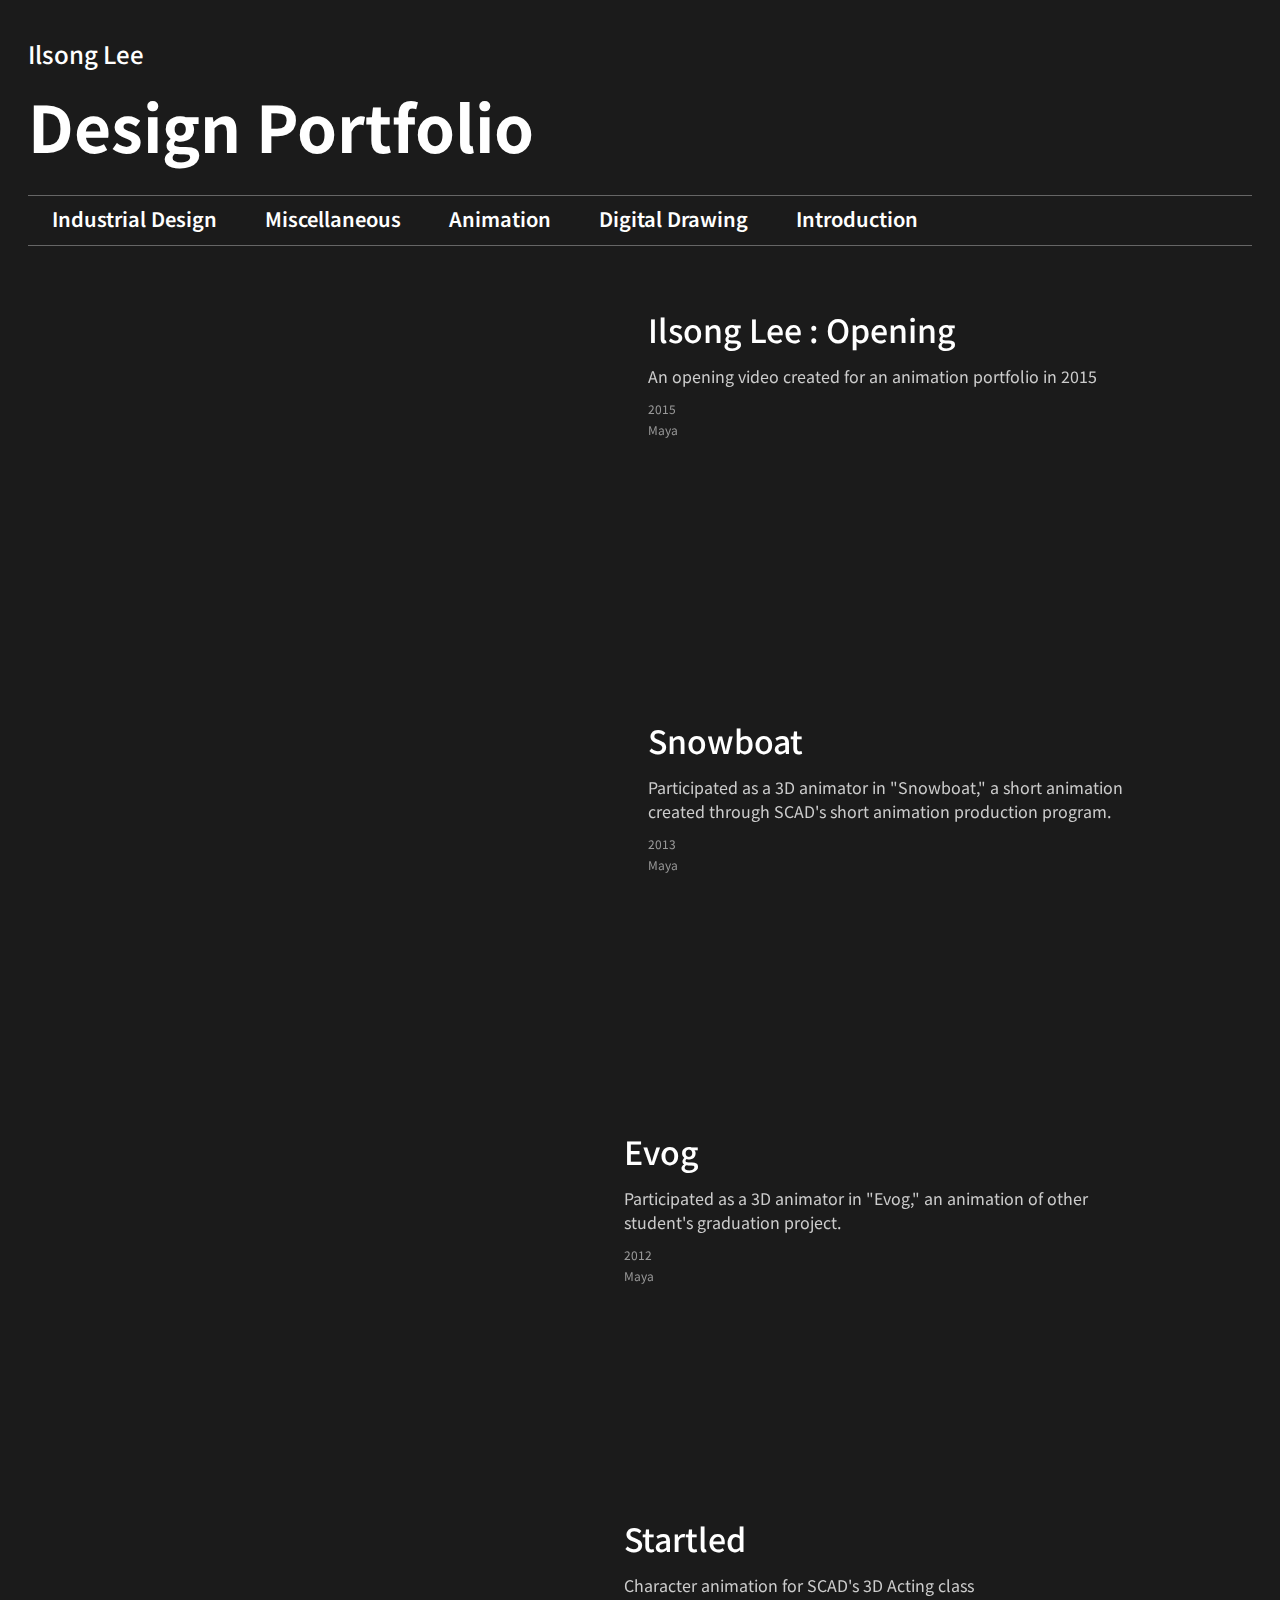
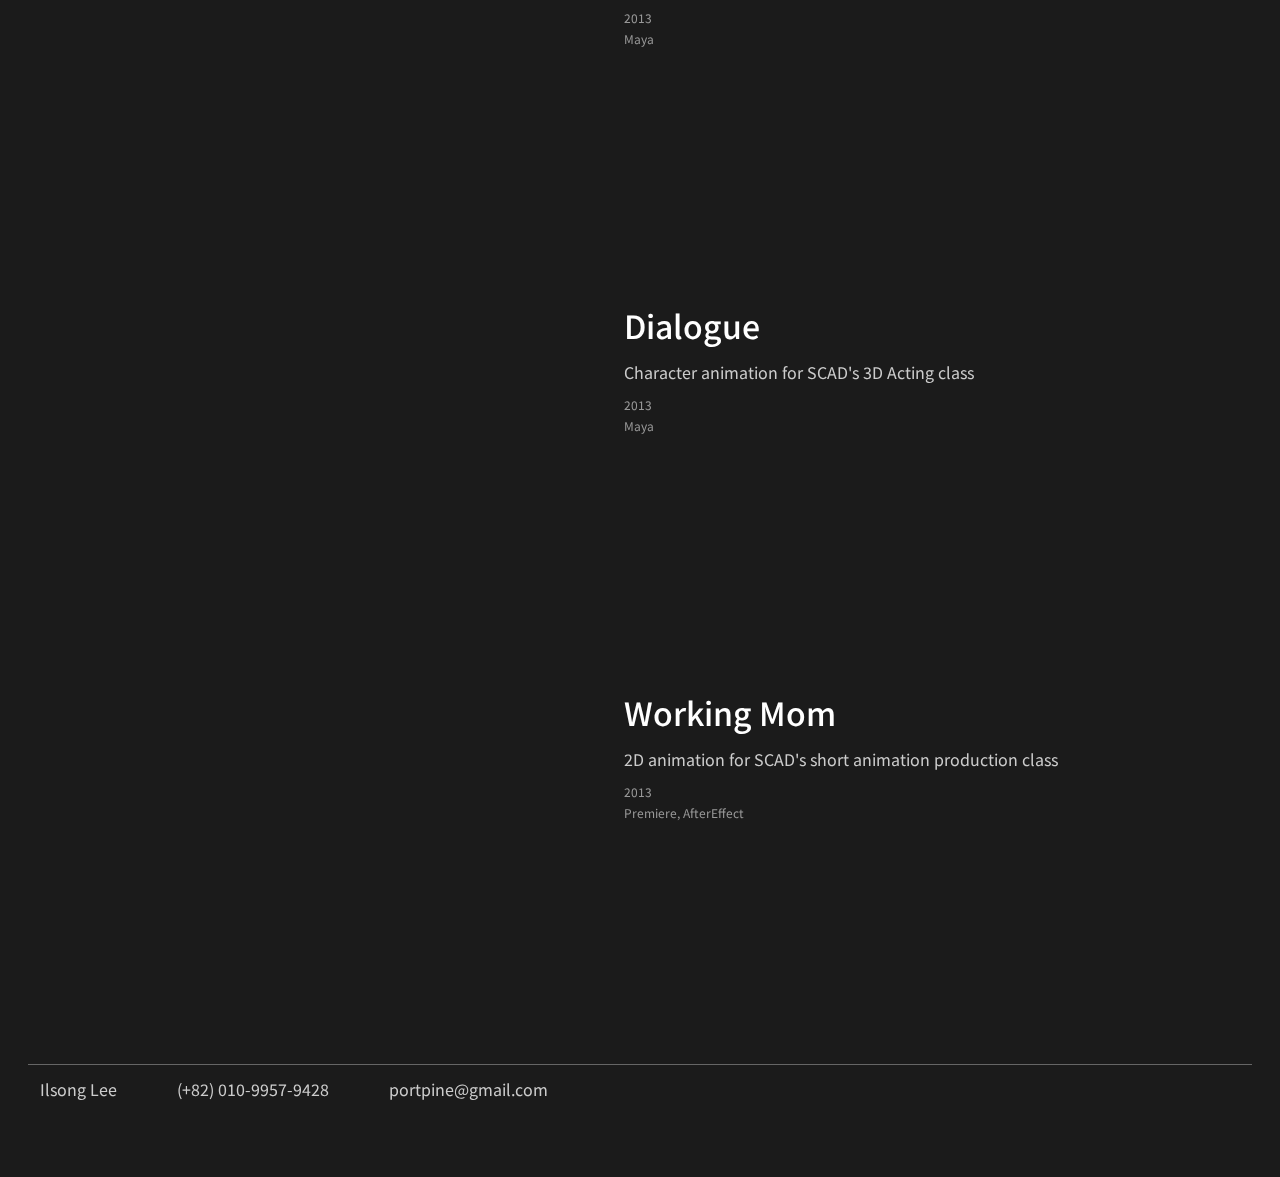
==== animation.html @ 242141f8 "End convertion" ====
<!DOCTYPE html>
<html>
<head>
    <link rel="stylesheet" href="portpine2025.css">
    <link rel="preconnect" href="https://fonts.googleapis.com">
    <link rel="preconnect" href="https://fonts.gstatic.com" crossorigin>
    <link href="https://fonts.googleapis.com/css2?family=Noto+Sans+KR:wght@100..900&display=swap" rel="stylesheet">
</head>
<body>
<h4 >Ilsong Lee</h4>
<h1>Design Portfolio</h1>
<div class="line"></div>
<div class="button_container"><!-- Buttons -->
    <a class="button" href="./index.html">Industrial Design</a>
    <a class="button" href="./miscellaneous.html">Miscellaneous</a>
    <a class="button" href="./animation.html">Animation</a>
    <a class="button" href="./drawing.html">Digital Drawing</a>
    <a class="button" href="./introduction.html">Introduction</a>
</div>
<div class="line"></div>

<div class="contents_container">
    <div class="contents_main">
        <iframe class="item_margin" width="560" height="315" src="https://www.youtube.com/embed/QXHq_GN5lNQ?si=PuOY5TZHh1YaE3E6" 
        title="YouTube video player" frameborder="0" allow="accelerometer; autoplay; clipboard-write; encrypted-media; gyroscope; picture-in-picture; web-share" 
        referrerpolicy="strict-origin-when-cross-origin" allowfullscreen></iframe>
        <div class="item_margin">    
            <h3 >Ilsong Lee : Opening</h3>
            <p class="contents_main_text">
                An opening video created for an animation portfolio in 2015
            </p>
            <p class="period">2015</p>
            <p class="tool"> Maya</p>  
        </div>
    </div>    
</div>

<div class="contents_container">
    <div class="contents_main">
        <iframe class="item_margin" width="560" height="315" src="https://www.youtube.com/embed/N5Yp4c_DIRc?si=T1CXvftthhfK4fDq" title="YouTube video player" frameborder="0" allow="accelerometer; autoplay; clipboard-write; encrypted-media; gyroscope; picture-in-picture; web-share" referrerpolicy="strict-origin-when-cross-origin" allowfullscreen></iframe>
        <div class="item_margin">    
            <h3 >Snowboat</h3>
            <p class="contents_main_text">
                Participated as a 3D animator in "Snowboat," a short animation created through SCAD's short animation production program.
            </p>
            <p class="period">2013</p>
            <p class="tool"> Maya</p>  
        </div>
    </div>    
</div>

<div class="contents_container">
    <div class="contents_main">
        <iframe width="560" height="315" src="https://www.youtube.com/embed/8bGEsmP57nk?si=g81oTE4Hwqhr7__l" title="YouTube video player" frameborder="0" allow="accelerometer; autoplay; clipboard-write; encrypted-media; gyroscope; picture-in-picture; web-share" referrerpolicy="strict-origin-when-cross-origin" allowfullscreen></iframe>
        <div class="item_margin">    
            <h3 >Evog</h3>
            <p class="contents_main_text">
                Participated as a 3D animator in "Evog," an animation of other student's graduation project.                
            </p>
            <p class="period">2012</p>
            <p class="tool"> Maya</p>  
        </div>
    </div>    
</div>

<div class="contents_container">
    <div class="contents_main">
        <iframe width="560" height="315" src="https://www.youtube.com/embed/3E3dyfTfn3o?si=PlajBxB_oTyHwDaQ" title="YouTube video player" frameborder="0" allow="accelerometer; autoplay; clipboard-write; encrypted-media; gyroscope; picture-in-picture; web-share" referrerpolicy="strict-origin-when-cross-origin" allowfullscreen></iframe>  
        <div class="item_margin">    
            <h3 >Startled</h3>
            <p class="contents_main_text">
                Character animation for SCAD's 3D Acting class 
            </p>
            <p class="period">2013</p>
            <p class="tool"> Maya</p>  
        </div>
    </div>    
</div>

<div class="contents_container">
    <div class="contents_main">
        <iframe width="560" height="315" src="https://www.youtube.com/embed/0ckwdNoVi-E?si=ni74nacZig2xMQJv" title="YouTube video player" frameborder="0" allow="accelerometer; autoplay; clipboard-write; encrypted-media; gyroscope; picture-in-picture; web-share" referrerpolicy="strict-origin-when-cross-origin" allowfullscreen></iframe>
        <div class="item_margin">   
            <h3 >Dialogue</h3>
            <p class="contents_main_text">
                Character animation for SCAD's 3D Acting class 
            </p>
            <p class="period">2013</p>
            <p class="tool"> Maya</p>  
        </div>
    </div>    
</div>

<div class="contents_container">
    <div class="contents_main">
        <iframe width="560" height="315" src="https://www.youtube.com/embed/Q0id13BRrcI?si=2MxktwuT2N1AzFkq" title="YouTube video player" frameborder="0" allow="accelerometer; autoplay; clipboard-write; encrypted-media; gyroscope; picture-in-picture; web-share" referrerpolicy="strict-origin-when-cross-origin" allowfullscreen></iframe>
        <div class="item_margin">   
            <h3 >Working Mom</h3>
            <p class="contents_main_text">
                2D animation for SCAD's short animation production class
            </p>
            <p class="period">2013</p>
            <p class="tool">Premiere, AfterEffect</p>  
        </div>
    </div>    
</div>

<div class="line"></div>
<div class="footer">
    <p class="item_margin2"> Ilsong Lee</p>
    <p class="item_margin2"> (+82) 010-9957-9428</p>
    <p class="item_margin2"> portpine@gmail.com</p>
</div>

</body>
</html>
---- portpine2025.css ----
body {
    background-color: #1b1b1b;
    padding: 20px;
  }
  
  h1 {
    font-family: "Noto Sans KR", serif;
    font-optical-sizing: auto;
    font-weight: 700;
    font-style: normal;
    font-size: 4em;
    color: #FFFFFF;
    margin: 0px 0px 24px 0px;
    
    
  }

  h3 {
    font-family: "Noto Sans KR", serif;
    font-optical-sizing: auto;
    font-weight: 500;
    font-style: normal;
    font-size: 2em;
    color: #FFFFFF;
    margin: 0px;
  }

  h4 {
    font-family: "Noto Sans KR", serif;
    font-optical-sizing: auto;
    font-weight: 500;
    font-style: normal;
    font-size: 1.5em;
    color: #FFFFFF;
    margin: 8px 0px;
  }
  h4.name{
    padding: 0px;
    margin: 0px;
    background-color: aqua;
  }
  /* Paragraphs*/
  p {
    font-family: "Noto Sans KR", serif;
    font-optical-sizing: auto;
    font-weight: 400;
    font-style: normal;

    font-size: 1em;
    color: #ccc;
    margin: 0px;
  }
  p.period{
    font-family: "Noto Sans KR", serif;
    font-optical-sizing: auto;
    font-weight: 400;
    font-style: normal;

    font-size: .75em;
    color: #999;
    margin: 4px 0px;
  }
  
  p.chip{
    font-family: "Noto Sans KR", serif;
    font-optical-sizing: auto;
    font-weight: 400;
    font-style: normal;

    font-size: 1em;
    color: #FFFFFF;
    margin: 16px 8px 16px 0px;
    padding: 8px 16px;
    background-color: #333333;
    border-radius: 40px;
  }
  
  p.contents_main_title{
    display: inline;
  }
  p.contents_main_text{
    width: 480px;
    word-wrap: break-word;
    word-break: keep-all;
    margin: 12px 0px;
  }
  p.contents_sub_text{
    font-family: "Noto Sans KR", serif;
    font-optical-sizing: auto;
    font-weight: 400;
    font-style: normal;

    font-size: .75em;
    color: #ccc;
    width: 280px;
    word-wrap: break-word;
    word-break: keep-all;
    margin: 12px 0px;
  }

  p.participation_title{
    font-family: "Noto Sans KR", serif;
    font-optical-sizing: auto;
    font-weight: 400;
    font-style: normal;

    font-size: .75em;
    color: #cccccc;
    margin: 12px 8px 12px 0px;
    
  }
  p.participation_number{
    font-family: "Noto Sans KR", serif;
    font-optical-sizing: auto;
    font-weight: 500;
    font-style: normal;

    font-size: .75em;
    color: #cccccc;
    margin: 12px 8px 12px 0px;
    
  }
  p.participation_text{
    font-family: "Noto Sans KR", serif;
    font-optical-sizing: auto;
    font-weight: 400;
    font-style: normal;

    font-size: .75em;
    color: #999999;
    margin: 12px 8px 12px 0px;
    white-space: nowrap;
    
  }
  p.tool{
    font-family: "Noto Sans KR", serif;
    font-optical-sizing: auto;
    font-weight: 400;
    font-style: normal;

    font-size: .75em;
    color: #999999;
    
  }
  p.bold{
    font-family: "Noto Sans KR", serif;
    font-optical-sizing: auto;
    font-weight: 600;
    font-style: normal;
    color: #FFFFFF;
  }
  .button{
    font-family: "Noto Sans KR", serif;
    font-optical-sizing: auto;
    font-weight: 600;
    font-style: normal;

    font-size: 1.25em;
    color: #FFFFFF;
    text-decoration: none;
    margin: 0px;
    padding: 8px 24px;
    /*
    margin: 4px;
    
    background-color: #333333;
    border-radius: 8px;
    
    */
  }
  /* Divs*/
  div.button_container{
    display: flex;
    width: 100%;
    height: auto;
    /*background-color: #999999;*/
    margin: 0px 0px 4px 0px;
    padding: 0px;
  }
  div.line{
    background-color: #666;
    height: 1px;
    width: 100%;
  }
  div.drawing_height{
    height: 600px;
    background-color: aqua;
  }
  .h_align{
    display: flex;
    width: 100%;
    height: auto;
  }
  .h_align2{
    display: flex;
    width: 100%;
    height: auto;
    margin-right: 48px;
  }
  .contents_container{
    margin-top: 48px;
    margin-bottom: 72px;
    margin-left: 24px;
  }
  .contents_main{
    display: flex;
    width: 100%;
    height: auto;
    margin-bottom: 12px;
  }
  .contents_sub{
    display: flex;
    width: 100%;
    height: auto;
  }
  .item_margin{
    margin: 12px;
  }
  .item_margin2{
    margin: 12px 48px 48px 12px;
  }

  div.footer{
    display: flex;
    width: 100%;
  }
  /* Images */
  img.main {
    display: inline-block;
  }
  
  img.sub {
    width: 280px;
    height: 280px;
  }
  img.line{
    width: 100%;
    height: 1px;
    margin: 0px;
  }
  img.drawing{
    height: 480px;
    width: auto;
  }
  img.portrait{
    width: 200px;
    height: 200px;
    margin-right: 36px;
  }

/*
  .noto-sans-kr-<uniquifier> {
    font-family: "Noto Sans KR", serif;
    font-optical-sizing: auto;
    font-weight: <weight>;
    font-style: normal;
  }
    */
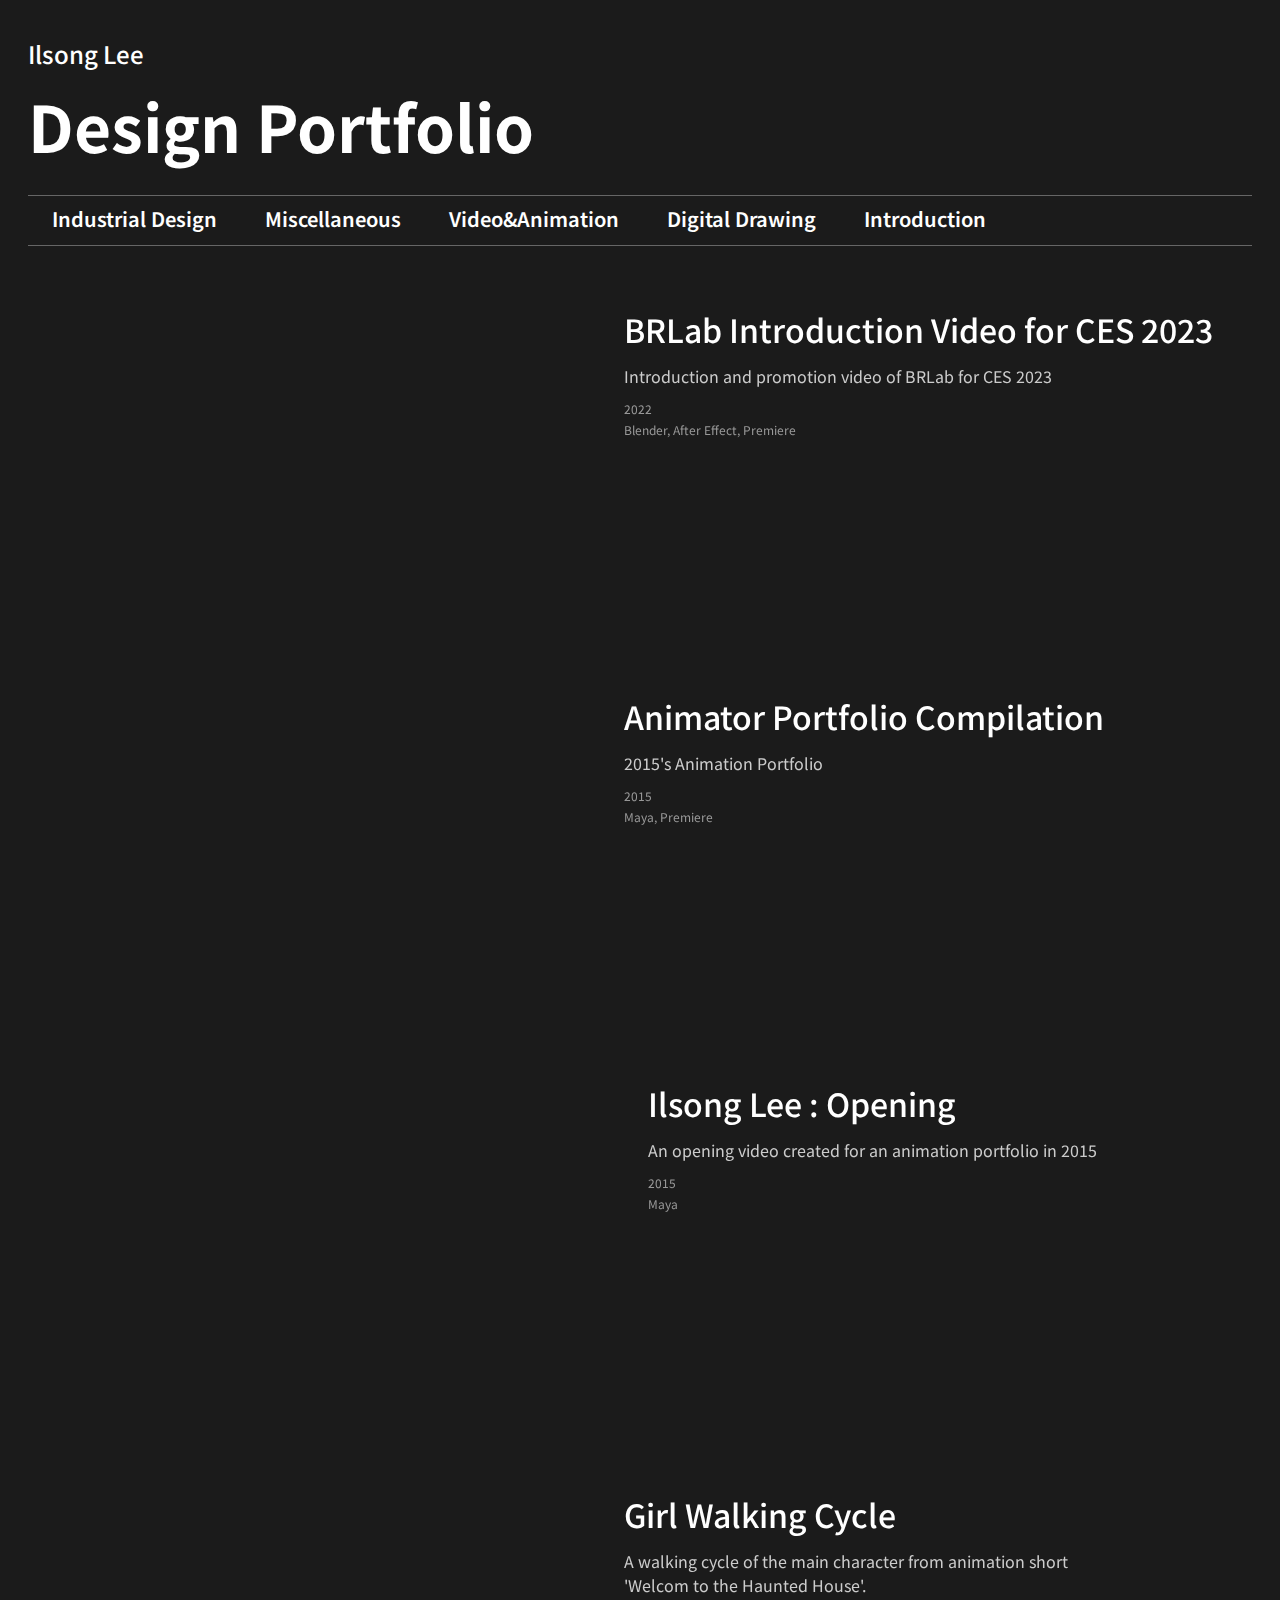
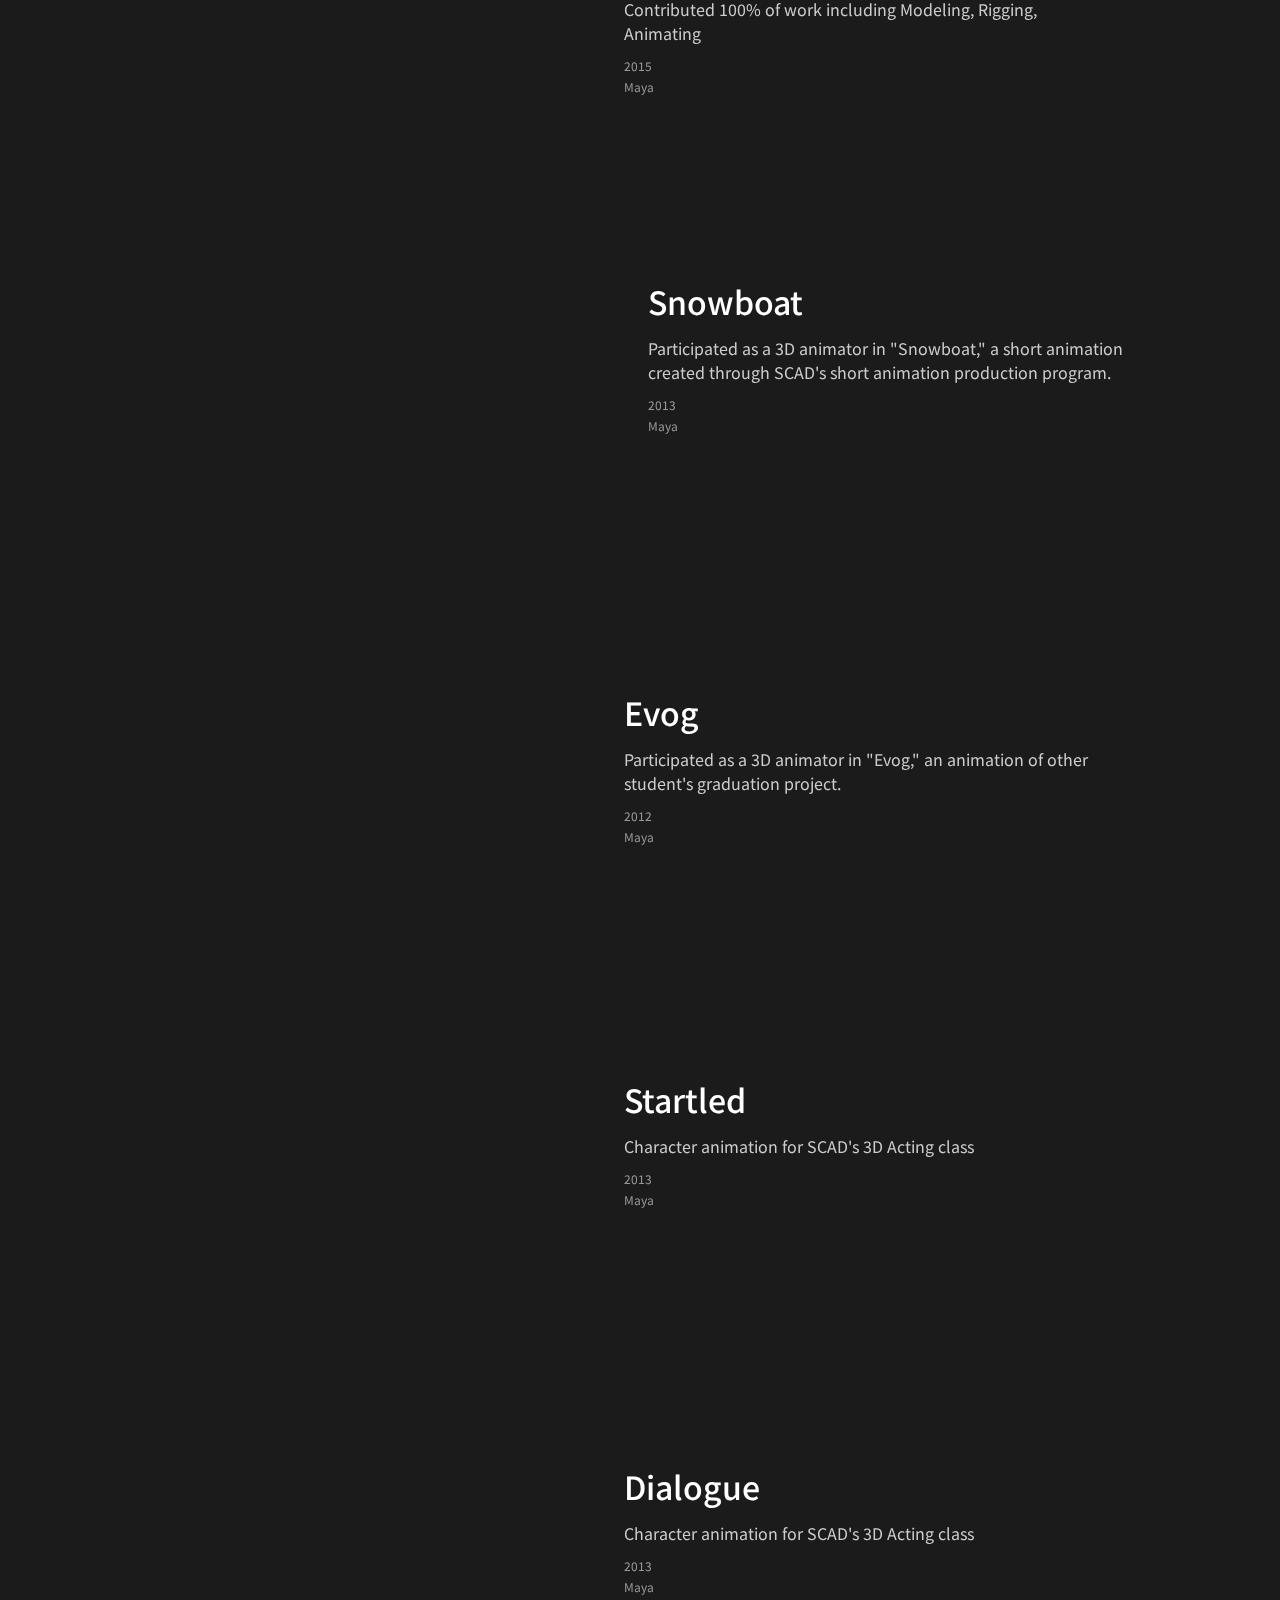
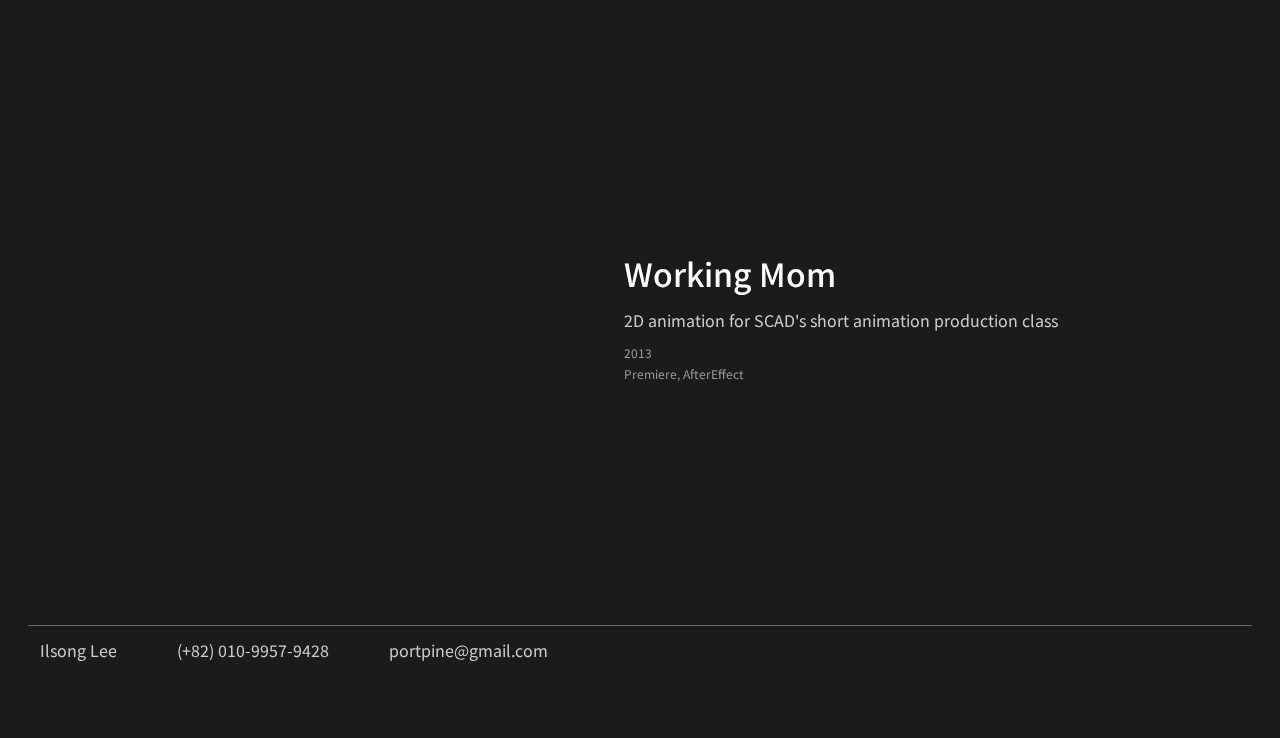
==== commit bbaab1fa: "Add Animation & Video" ====
--- a/animation.html
+++ b/animation.html
@@ -13,11 +13,44 @@
 <div class="button_container"><!-- Buttons -->
     <a class="button" href="./index.html">Industrial Design</a>
     <a class="button" href="./miscellaneous.html">Miscellaneous</a>
-    <a class="button" href="./animation.html">Animation</a>
+    <a class="button" href="./animation.html">Video&Animation</a>
     <a class="button" href="./drawing.html">Digital Drawing</a>
     <a class="button" href="./introduction.html">Introduction</a>
 </div>
 <div class="line"></div>
+
+<div class="contents_container">
+    <div class="contents_main">
+        <iframe width="560" height="315" src="https://www.youtube.com/embed/Lfe03YIjd3M?si=MCFO7OR6gMDR4QxO"
+        title="YouTube video player" frameborder="0" allow="accelerometer; autoplay; clipboard-write; encrypted-media; gyroscope; picture-in-picture; web-share" 
+        referrerpolicy="strict-origin-when-cross-origin" allowfullscreen></iframe>
+        <div class="item_margin">    
+            <h3 >BRLab Introduction Video for CES 2023</h3>
+            <p class="contents_main_text">
+                Introduction and promotion video of BRLab for CES 2023                
+            </p>
+            <p class="period">2022</p>
+            <p class="tool"> Blender, After Effect, Premiere</p>  
+        </div>
+    </div>    
+</div>
+
+<div class="contents_container">
+    <div class="contents_main">
+        <iframe width="560" height="315" src="https://www.youtube.com/embed/0R2WYCxxqgQ?si=2LWwAl83RHEeQ_4c" 
+        title="YouTube video player" frameborder="0" allow="accelerometer; autoplay; clipboard-write; encrypted-media; gyroscope; picture-in-picture; web-share" 
+        referrerpolicy="strict-origin-when-cross-origin" allowfullscreen></iframe>
+        <div class="item_margin">    
+            <h3 >Animator Portfolio Compilation</h3>
+            <p class="contents_main_text">
+                2015's Animation Portfolio
+            </p>
+            <p class="period">2015</p>
+            <p class="tool"> Maya, Premiere</p>  
+        </div>
+    </div>    
+</div>
+
 
 <div class="contents_container">
     <div class="contents_main">
@@ -34,6 +67,24 @@
         </div>
     </div>    
 </div>
+
+<div class="contents_container">
+    <div class="contents_main">
+        <iframe width="560" height="315" src="https://www.youtube.com/embed/GZskuG4y4Ls?si=R7ERt1U_o21NNNUH" 
+        title="YouTube video player" frameborder="0" allow="accelerometer; autoplay; clipboard-write; encrypted-media; gyroscope; picture-in-picture; web-share" 
+        referrerpolicy="strict-origin-when-cross-origin" allowfullscreen></iframe>
+        <div class="item_margin">    
+            <h3 >Girl Walking Cycle</h3>
+            <p class="contents_main_text">
+                A walking cycle of the main character from animation short 'Welcom to the Haunted House'. <br>
+                Contributed 100% of work including Modeling, Rigging, Animating
+            </p>
+            <p class="period">2015</p>
+            <p class="tool"> Maya</p>  
+        </div>
+    </div>    
+</div>
+
 
 <div class="contents_container">
     <div class="contents_main">
